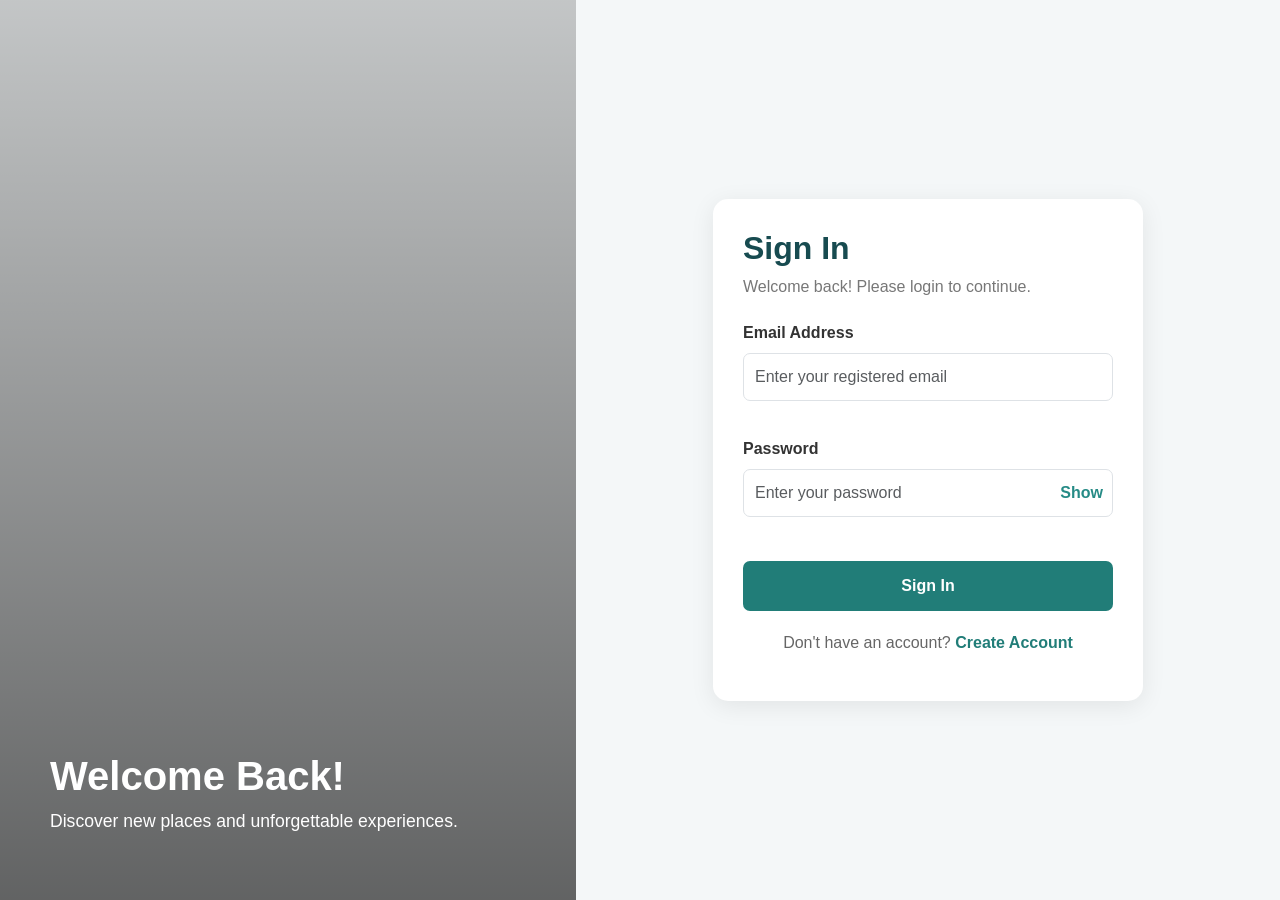
==== signin.html @ 5bce1dd6 "initial" ====
<!DOCTYPE html>
<html lang="en">
<head>
    <meta charset="UTF-8">
    <meta name="viewport" content="width=device-width, initial-scale=1.0">
    <title>Travel | Sign In</title>

    
    <link href="https://cdn.jsdelivr.net/npm/bootstrap@5.3.8/dist/css/bootstrap.min.css" rel="stylesheet">

    
    <link rel="stylesheet" href="index.css">
</head>

<body>

    <div class="auth-container">

        <div class="auth-image signin-image">
            <div class="image-content">
                <h1>Welcome Back!</h1>
                <p>Discover new places and unforgettable experiences.</p>
            </div>
        </div>

        <div class="form-container">

            <div class="form-box signin-box">

                <h2>Sign In</h2>
                <p class="subtitle">Welcome back! Please login to continue.</p>

                <form id="signinForm" novalidate>

                    <div class="mb-3">
                        <label for="signinEmail" class="form-label">
                            Email Address
                        </label>
                        <input type="email" class="form-control" id="signinEmail"
                               placeholder="Enter your registered email">
                        <small class="error" id="signinEmailError"></small>
                    </div>

                    <div class="mb-3">
                        <label for="signinPassword" class="form-label">
                            Password
                        </label>

                        <div class="password-box">
                            <input type="password" class="form-control"
                                   id="signinPassword" placeholder="Enter your password">
                            <button type="button" class="toggle-password"
                                    data-target="signinPassword">Show</button>
                        </div>

                        <small class="error" id="signinPasswordError"></small>
                    </div>

                    <button type="submit" class="btn submit-btn w-100">
                        Sign In
                    </button>

                </form>

                <p class="switch-page">
                    Don't have an account?
                    <a href="SignUp.html">Create Account</a>
                </p>

            </div>

        </div>

    </div>

    <script src="index.js"></script>
</body>
</html>
---- index.css ----
* {
    margin: 0;
    padding: 0;
    box-sizing: border-box;
}

body {
    font-family: Arial, sans-serif;
    background-color: #f4f7f8;
    min-height: 100vh;
}



.auth-container {
    display: flex;
    min-height: 100vh;
}


.auth-image {
    width: 45%;
    background-size: cover;
    background-position: center;
    display: flex;
    align-items: end;
    padding: 50px;
    color: white;
}

.signup-image {
    background-image: linear-gradient(
        rgba(0, 0, 0, 0.2),
        rgba(0, 0, 0, 0.6)
    ), url("../Images/samplepic1.jpg");
}

.signin-image {
    background-image: linear-gradient(
        rgba(0, 0, 0, 0.2),
        rgba(0, 0, 0, 0.6)
    ), url("../Images/samplepic2.jpg");
}

.image-content h1 {
    font-size: 2.5rem;
    font-weight: bold;
}

.image-content p {
    font-size: 1.1rem;
}


.form-container {
    width: 55%;
    display: flex;
    justify-content: center;
    align-items: center;
    padding: 30px 20px;
}

.form-box {
    width: 100%;
    max-width: 460px;
    background-color: white;
    padding: 30px;
    border-radius: 15px;
    box-shadow: 0 5px 25px rgba(0, 0, 0, 0.08);
}

.form-box h2 {
    color: #174b50;
    font-weight: bold;
    margin-bottom: 8px;
}

.subtitle {
    color: #777;
    margin-bottom: 22px;
}



.form-label {
    font-weight: 600;
    color: #333;
}

.form-control {
    padding: 11px;
    border-radius: 7px;
}

.form-control:focus {
    border-color: #268b86;
    box-shadow: 0 0 5px rgba(38, 139, 134, 0.3);
}



.password-box {
    display: flex;
    position: relative;
}

.password-box input {
    padding-right: 60px;
}

.toggle-password {
    position: absolute;
    right: 10px;
    top: 50%;
    transform: translateY(-50%);
    border: none;
    background: none;
    color: #268b86;
    font-weight: bold;
    cursor: pointer;
}



.error {
    color: #dc3545;
    font-size: 0.8rem;
    display: block;
    margin-top: 4px;
    min-height: 16px;
}



.submit-btn {
    background-color: #217d78;
    color: white;
    padding: 12px;
    font-size: 1rem;
    font-weight: bold;
    border-radius: 7px;
    margin-top: 8px;
}

.submit-btn:hover {
    background-color: #155d59;
    color: white;
}



.switch-page {
    text-align: center;
    margin-top: 20px;
    color: #666;
}

.switch-page a {
    color: #217d78;
    font-weight: bold;
    text-decoration: none;
}

.switch-page a:hover {
    text-decoration: underline;
}



.signin-box {
    max-width: 430px;
}


@media (min-width: 769px) and (max-width: 1024px) {

    .auth-image {
        width: 40%;
        padding: 25px;
    }

    .form-container {
        width: 60%;
        padding: 20px;
    }

    .form-box {
        padding: 25px;
    }

    .image-content h1 {
        font-size: 2rem;
    }
}



@media (max-width: 768px) {

    .auth-container {
        flex-direction: column;
    }

    .auth-image {
        width: 100%;
        min-height: 200px;
        padding: 25px;
    }

    .form-container {
        width: 100%;
        padding: 25px 15px;
    }

    .form-box {
        padding: 22px;
    }

    .image-content h1 {
        font-size: 1.8rem;
    }

    .image-content p {
        font-size: 0.95rem;
    }
}
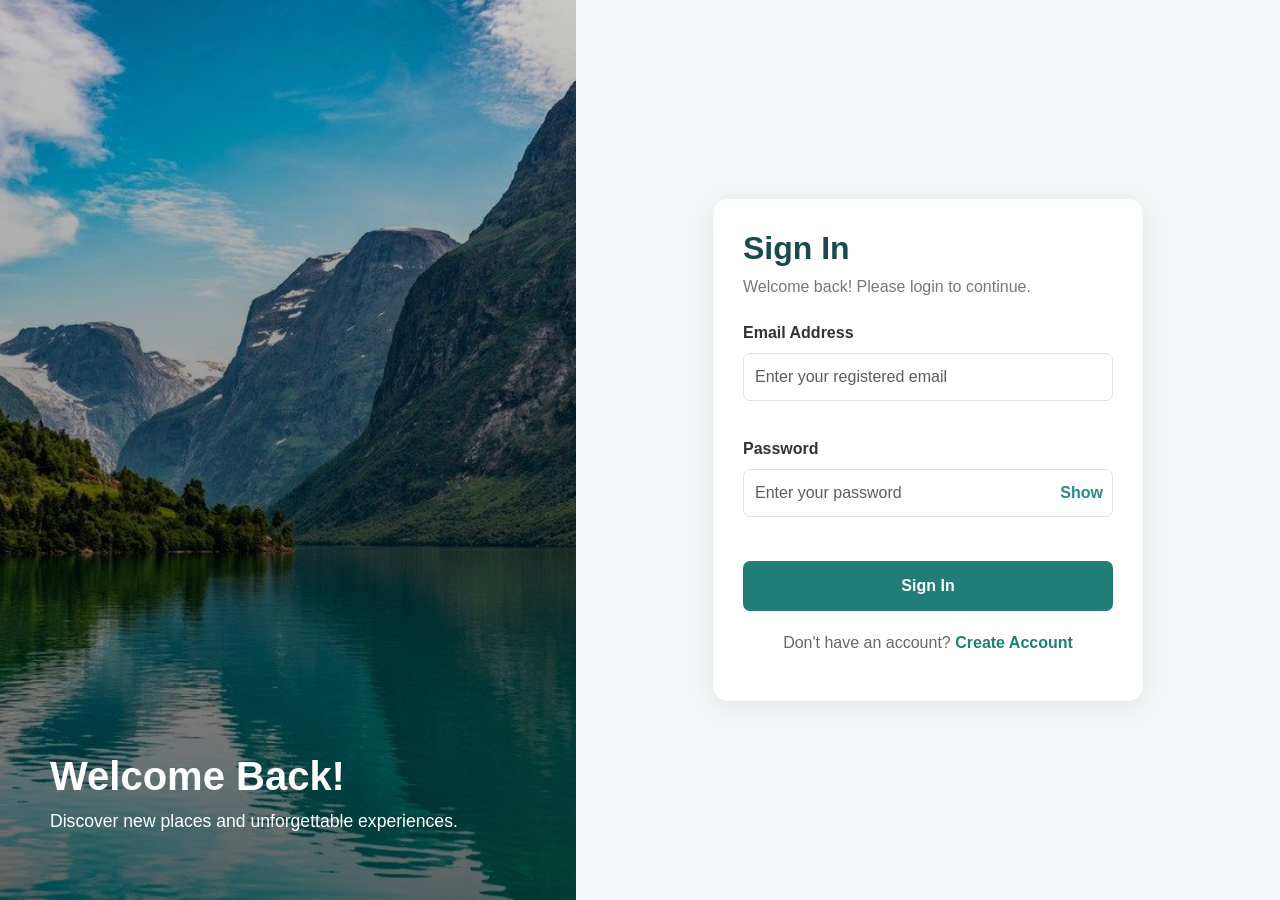
==== commit 22891a32: "third" ====
--- a/signin.html
+++ b/signin.html
@@ -4,13 +4,10 @@
 <head>
     <meta charset="UTF-8">
     <meta name="viewport" content="width=device-width, initial-scale=1.0">
-    <title>Travel | Sign In</title>
+    <title>Wanderly | Sign In</title>
 
-    
     <link href="https://cdn.jsdelivr.net/npm/bootstrap@5.3.8/dist/css/bootstrap.min.css" rel="stylesheet">
-
-    
-    <link rel="stylesheet" href="index.css">
+    <link rel="stylesheet" href="./index.css">
 </head>
 
 <body>
@@ -37,8 +34,10 @@
                         <label for="signinEmail" class="form-label">
                             Email Address
                         </label>
-                        <input type="email" class="form-control" id="signinEmail"
-                               placeholder="Enter your registered email">
+
+                        <input type="email" class="form-control"
+                            id="signinEmail" placeholder="Enter your registered email">
+
                         <small class="error" id="signinEmailError"></small>
                     </div>
 
@@ -49,9 +48,10 @@
 
                         <div class="password-box">
                             <input type="password" class="form-control"
-                                   id="signinPassword" placeholder="Enter your password">
+                                id="signinPassword" placeholder="Enter your password">
+
                             <button type="button" class="toggle-password"
-                                    data-target="signinPassword">Show</button>
+                                data-target="signinPassword">Show</button>
                         </div>
 
                         <small class="error" id="signinPasswordError"></small>
@@ -65,7 +65,7 @@
 
                 <p class="switch-page">
                     Don't have an account?
-                    <a href="SignUp.html">Create Account</a>
+                    <a href="./signup.html">Create Account</a>
                 </p>
 
             </div>
@@ -74,6 +74,7 @@
 
     </div>
 
-    <script src="index.js"></script>
+    <script src="./index.js"></script>
+
 </body>
 </html>
--- a/index.css
+++ b/index.css
@@ -11,13 +11,10 @@
     min-height: 100vh;
 }
 
-
-
 .auth-container {
     display: flex;
     min-height: 100vh;
 }
-
 
 .auth-image {
     width: 45%;
@@ -30,17 +27,15 @@
 }
 
 .signup-image {
-    background-image: linear-gradient(
-        rgba(0, 0, 0, 0.2),
-        rgba(0, 0, 0, 0.6)
-    ), url("../Images/samplepic1.jpg");
+    background-image:
+        linear-gradient(rgba(0, 0, 0, 0.2), rgba(0, 0, 0, 0.6)),
+        url("./images/samplepic1.jpg");
 }
 
 .signin-image {
-    background-image: linear-gradient(
-        rgba(0, 0, 0, 0.2),
-        rgba(0, 0, 0, 0.6)
-    ), url("../Images/samplepic2.jpg");
+    background-image:
+        linear-gradient(rgba(0, 0, 0, 0.2), rgba(0, 0, 0, 0.6)),
+        url("./images/samplepic2.jpg");
 }
 
 .image-content h1 {
@@ -51,7 +46,6 @@
 .image-content p {
     font-size: 1.1rem;
 }
-
 
 .form-container {
     width: 55%;
@@ -81,8 +75,6 @@
     margin-bottom: 22px;
 }
 
-
-
 .form-label {
     font-weight: 600;
     color: #333;
@@ -97,8 +89,6 @@
     border-color: #268b86;
     box-shadow: 0 0 5px rgba(38, 139, 134, 0.3);
 }
-
-
 
 .password-box {
     display: flex;
@@ -121,8 +111,6 @@
     cursor: pointer;
 }
 
-
-
 .error {
     color: #dc3545;
     font-size: 0.8rem;
@@ -131,8 +119,6 @@
     min-height: 16px;
 }
 
-
-
 .submit-btn {
     background-color: #217d78;
     color: white;
@@ -148,8 +134,6 @@
     color: white;
 }
 
-
-
 .switch-page {
     text-align: center;
     margin-top: 20px;
@@ -166,12 +150,9 @@
     text-decoration: underline;
 }
 
-
-
 .signin-box {
     max-width: 430px;
 }
-
 
 @media (min-width: 769px) and (max-width: 1024px) {
 
@@ -193,8 +174,6 @@
         font-size: 2rem;
     }
 }
-
-
 
 @media (max-width: 768px) {
 
